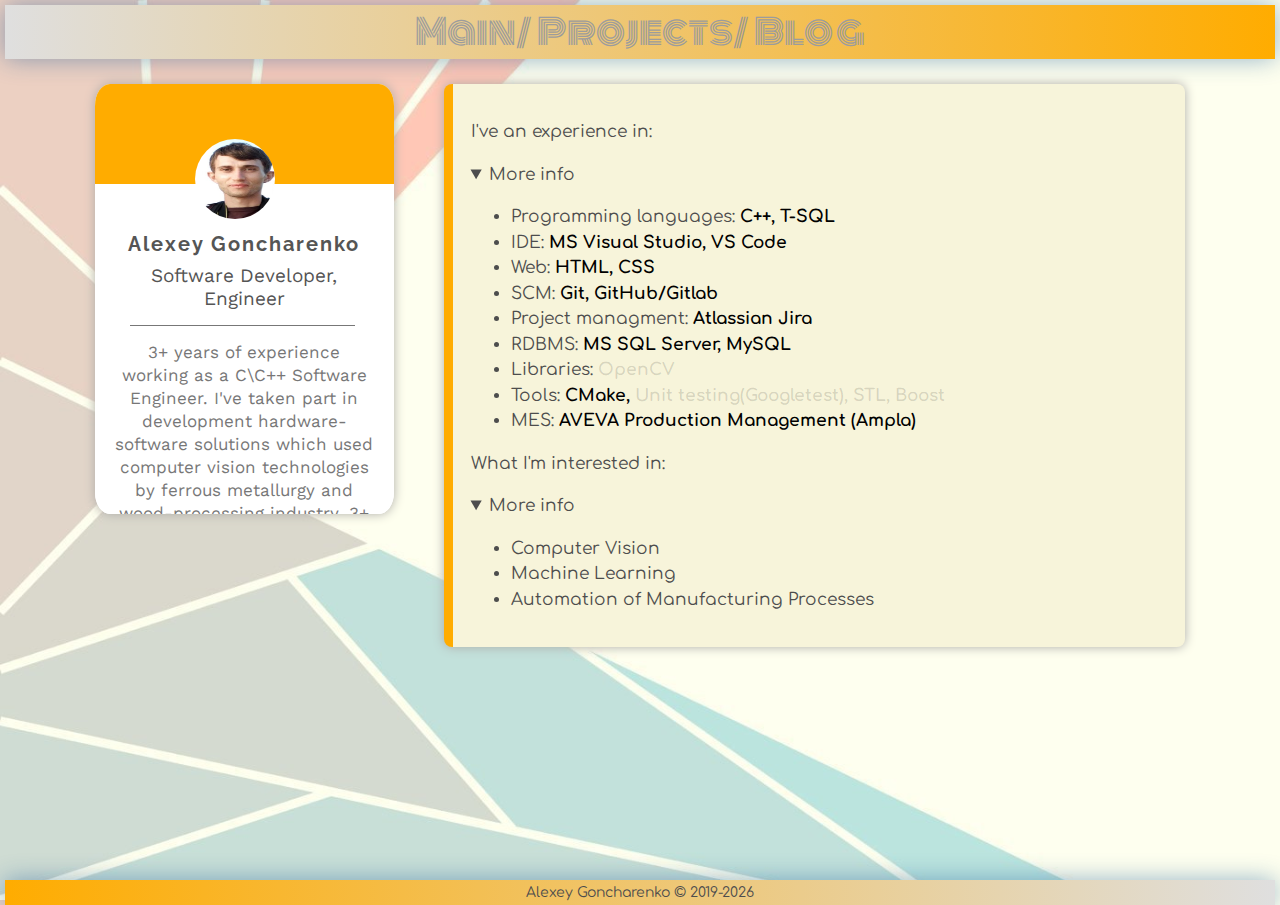
==== index.html @ a927b700 "Update index.html" ====
<!DOCTYPE html>
<html lang="en">
	<head>
		<meta charset="UTF-8">
		<meta name="viewport" content="width=device-width, initial-scale=1.0">
		<meta http-equiv="X-UA-Compatible" content="ie=edge">
		<link rel="shortcut icon" href="images/favicon.png">
		<link rel="stylesheet" type="text/css" href="styles/style.css">
		<title>Personal Page</title>
	</head>
	<body>
		<header>
			<div class="linksWrap">
				<a href="#">Main</a><span>/</span>
				<a href="projects.html">Projects</a><span>/</span>
				<a href="blog.html">Blog</a>
			</div>
		</header>	
		<main>
			<div class="mainContent">
				<div class="card-container">					
					<div class="upper-container">
						<div class="image-container">
							<img src="images/ProfilePicture/ProfilePicture1.png" />
						</div>
					</div>			
					<div class="lower-container">
						<div class="name">Alexey Goncharenko</div>
						<div class="profession">Software Developer, Engineer</div>
						<div class="divider"></div>
						<div class="bio">3+ years of experience working as a C\C++ Software Engineer.
I've taken part in development hardware-software solutions which used computer vision technologies by ferrous metallurgy and wood-processing industry.
3+ years of experience working as a Developer of MES solutions for mining industry by using AVEVA Production Management (Ampla) - configuration, debugging, testing. Regular meetings with the customer (production, management) to demonstrate results, provide support, collect additional information necessary to specify requirements, develop regulations necessary to optimize business tasks</div>
						<div class="contactMeBtns">
							<a href="https://t.me/AlexeyGoncharenko" title="Telegram" target="_blank">
								<svg xmlns="http://www.w3.org/2000/svg" width="45" height="45" fill="#00AAE6" class="bi bi-telegram" viewBox="0 0 16 16">
									<path d="M16 8A8 8 0 1 1 0 8a8 8 0 0 1 16 0M8.287 5.906q-1.168.486-4.666 2.01-.567.225-.595.442c-.03.243.275.339.69.47l.175.055c.408.133.958.288 1.243.294q.39.01.868-.32 3.269-2.206 3.374-2.23c.05-.012.12-.026.166.016s.042.12.037.141c-.03.129-1.227 1.241-1.846 1.817-.193.18-.33.307-.358.336a8 8 0 0 1-.188.186c-.38.366-.664.64.015 1.088.327.216.589.393.85.571.284.194.568.387.936.629q.14.092.27.187c.331.236.63.448.997.414.214-.02.435-.22.547-.82.265-1.417.786-4.486.906-5.751a1.4 1.4 0 0 0-.013-.315.34.34 0 0 0-.114-.217.53.53 0 0 0-.31-.093c-.3.005-.763.166-2.984 1.09"/>
								  </svg>
							</a>
							<a href="https://github.com/AlexeyGoncharenko" title="GitHub" target="_blank">
								<svg xmlns="http://www.w3.org/2000/svg" width="45" height="45" fill="#000000" class="bi bi-github" viewBox="0 0 16 16">
									<path d="M8 0C3.58 0 0 3.58 0 8c0 3.54 2.29 6.53 5.47 7.59.4.07.55-.17.55-.38 0-.19-.01-.82-.01-1.49-2.01.37-2.53-.49-2.69-.94-.09-.23-.48-.94-.82-1.13-.28-.15-.68-.52-.01-.53.63-.01 1.08.58 1.23.82.72 1.21 1.87.87 2.33.66.07-.52.28-.87.51-1.07-1.78-.2-3.64-.89-3.64-3.95 0-.87.31-1.59.82-2.15-.08-.2-.36-1.02.08-2.12 0 0 .67-.21 2.2.82.64-.18 1.32-.27 2-.27s1.36.09 2 .27c1.53-1.04 2.2-.82 2.2-.82.44 1.1.16 1.92.08 2.12.51.56.82 1.27.82 2.15 0 3.07-1.87 3.75-3.65 3.95.29.25.54.73.54 1.48 0 1.07-.01 1.93-.01 2.2 0 .21.15.46.55.38A8.01 8.01 0 0 0 16 8c0-4.42-3.58-8-8-8"/>
								  </svg>
							</a>
							<a href="https://www.linkedin.com/in/alexeygoncharenko/" title="LinkedIn" target="_blank" >
								<svg xmlns="http://www.w3.org/2000/svg" width="45" height="45" fill="#0383c9" class="bi bi-linkedin" viewBox="0 0 16 16">
									<path d="M0 1.146C0 .513.526 0 1.175 0h13.65C15.474 0 16 .513 16 1.146v13.708c0 .633-.526 1.146-1.175 1.146H1.175C.526 16 0 15.487 0 14.854zm4.943 12.248V6.169H2.542v7.225zm-1.2-8.212c.837 0 1.358-.554 1.358-1.248-.015-.709-.52-1.248-1.342-1.248S2.4 3.226 2.4 3.934c0 .694.521 1.248 1.327 1.248zm4.908 8.212V9.359c0-.216.016-.432.08-.586.173-.431.568-.878 1.232-.878.869 0 1.216.662 1.216 1.634v3.865h2.401V9.25c0-2.22-1.184-3.252-2.764-3.252-1.274 0-1.845.7-2.165 1.193v.025h-.016l.016-.025V6.169h-2.4c.03.678 0 7.225 0 7.225z"/>
								  </svg>
							</a>
						</div>
					</div>		
				</div>
				<div class="box-text">				
					<p>I've an experience in:</p>
					<details class="details" open="open">
						<summary>More info</summary>
						<ul type="disc">
							<li>Programming languages: <span class="enable-skils">C++, T-SQL</span></li>
							<li>IDE: <span class="enable-skils">MS Visual Studio, VS Code</span></li>
							<li>Web: <span class="enable-skils">HTML, CSS</span></li>
							<li>SCM: <span class="enable-skils">Git, GitHub/Gitlab</span></li>
							<li>Project managment: <span class="enable-skils">Atlassian Jira</span></li>
							<li>RDBMS: <span class="enable-skils">MS SQL Server, MySQL</span></li>
							<li>Libraries: <span class="disable-skils">OpenCV</span></li>
							<li>Tools: <span class="enable-skils">CMake, </span><span class="disable-skils">Unit testing(Googletest), STL, Boost</span></li>
							<li>MES: <span class="enable-skils">AVEVA Production Management (Ampla)</span></li>
						</ul>
					</details>
					<p>What I'm interested in:</p>
					<details class="details" open="open">
							<summary>More info</summary>
						<ul type="disc">
							<li>Computer Vision</li>
							<li>Machine Learning</li>
							<li>Automation of Manufacturing Processes</li>
						</ul>
					</details>
				</div>
			</div>
		</main>
		<div class="footer">
			<p>Alexey Goncharenko &copy; 2019-<span id="year"></span></p> 
		</div>
		<script type="text/javascript"> 
			document.getElementById("year").innerHTML = new Date().getFullYear();
		</script>
	</body>
</html>
---- styles/style.css ----
@import url('https://fonts.googleapis.com/css?family=Comfortaa:300,400,700|Monoton|Raleway:100,400,700|Work+Sans:100,400,700&display=swap');

html, body{
	height: 100%;
} 

body{
	font-family: 'Comfortaa', cursive;
	 /* background: #fff;  */
	background-image: url(../images/background/backgrd-img1.jpg);
	background-size: cover;
	margin: 5px;	
	color: #4d4d4d;
	display: flex;
	flex-direction: column;
}

header {
	min-height: 50px;
	background-color: #F7F4DA;
	display: flex;
	flex-direction: row;
	justify-content: center;
	align-items: center;
	box-shadow: 0px 0px 25px #15579975;
	background-image: linear-gradient(90deg, #dfdfdf, #ffac00);

}

header .linksWrap{
	font-family: 'Monoton', cursive;
	width: 450px;
	display: flex;
	justify-content: space-between;
	align-items: center;
	
	
}

header a{
	color: #9c9c9c;
	font-size: 35px;
	text-decoration: none;
}

header span{
	color: #979797;
	font-size: 35px;
	width: 50px;
}

/* body .headNamePage{
	box-shadow: 0px 0px 25px #15579975;
	//background-color: #159957;
	//background-image: linear-gradient(120deg, #1f69b3, #16b968);
	background-image: linear-gradient(90deg, #dfdfdf, #ffac00);
} */

body .headNamePage p{
	color: #ffffff;
	text-shadow: 2px 1px 0px #747472;
	text-align: right;
	font-size: 25px;
	font-weight: 300;
	margin-top: 3px;
	margin-bottom: 3px;
	margin-right: 15px;
	padding-top: 3px;
	padding-bottom: 3px;
	min-width: 50%;
}

main{
	flex-grow: 1;
	padding: 0 15px;
	box-sizing: border-box;
	/* width: 100%; */
	margin: 0 auto;
}

main .mainContent{
	display: flex;
	flex-direction: row;
	justify-content: center;
	align-items: flex-start;
	min-height: 450px;
}

main .projectsContent{
	display: grid;
	grid-template-columns: 1fr; 
	justify-content: center;
	align-items: center;
	min-height: 100px;
	min-width: 100px;
	margin-top: 15px;
	margin-left: 250px;
	margin-right: 250px;
	padding: 25px;
} 

main .blogContent{
	display: flex;
	flex-direction: column;
	justify-content: center;
	align-items: center;
	min-height: 700px;
}

main .blogImages{
	display: grid;
	grid-template-columns: repeat(3, 1fr);
	grid-gap: 20px;
	min-height: 520px;
	min-width: 520px;
	margin: 20px;
}

main .blogImages img{
	width: 100%;
	height: 100%;
}

main .blogImages a:nth-last-child(-n+3){
	display: none;
}

main .blogContent .moreImagesBtn{
	margin-top: 25px;
	margin-bottom: 25px;
	min-width: 135px;
	min-height: 45px;
	background-image: linear-gradient(120deg, #ffd000, #ffd150);
	border-radius: 9px;
	color: #ffffff;
	font-family: 'Comfortaa', cursive;
	font-size: 125%;
}

@media (max-width: 992px){
	main .blogImages{
		grid-template-columns: 1fr 1fr;
		min-height: 780px;
	}
}

@media (max-width: 500x){
	main .blogImages{
		grid-template-columns: 1fr;
		min-height: 1280px;
	}
}

@media (min-width: 480px){
	main .mainContent{
		width: 400px;
	}
}

@media (min-width: 576px){
	main .mainContent{
		width: 540px;
	}
}

@media (min-width: 768px){
	main .mainContent{
		width: 720px;
	}
}

@media (min-width: 992px){
	main .mainContent{
		width: 960px;
	}
}

@media (min-width: 1200px){
	main .mainContent{
		width: 1140px;
	}
}

main .box-text {
	width: 700px;
	font-size: 17px;
	line-height: 1.5;
	background-color: #F7F4DA;
	border-left: 9px solid #ffac00;
	box-shadow: 0px 0px 11px #adaaa7;
	border-radius: 8px;
	padding: 18px;
	margin: 25px;
}

main .box-text .details{
	cursor:pointer;
	line-height: 1.5;
}

main .box-text .details .disable-skils{
	font-weight: bold;
	color: #00000023;
}	

main .box-text .details .enable-skils{
	font-weight: bold;
	color: #000000;
}	

@media (max-width: 490px){
	main .box-text{
		box-sizing: border-box;
		width: 100%;
	}
}

main .mainContent .card-container{
    background-color: #fff;
    height: 430px;
	width: 300px;
	border-radius: 5%;
	box-shadow: 0px 0px 11px #adaaa7;
	overflow: hidden;
	display: inline-block;
	margin: 25px;
}

main .mainContent .card-container .upper-container{
	height: 100px;
	background: #ffac00;
}

main .mainContent .card-container .lower-container{
	height: 280px;
	background: white;
	padding: 20px;
	padding-top: 40px;
	text-align: center;
}

main .mainContent .card-container .upper-container .image-container{
	height: 80px;
	width: 80px;
	border-radius: 50%;
	/* padding: 5px;
	background: #ffe2b1; */
	background-size: 100% 100%;
	position: relative;
	top: 55px;
	left: 100px;
	transition: all .5s ease-in; 
} 

main .mainContent .card-container .upper-container .image-container:hover{
	transform: scale(1.0, 1.0) translate(-100px, -55px);
	background-size: 100% 100%;
	height: 430px;
	width: 300px;
	border-radius: 5%;
} 

main .mainContent .card-container .upper-container .image-container img{
	height: 80px;
	width: 80px;
	border-radius: 50%;
	transition: all .5s ease-in; 
} 

 main .mainContent .card-container .upper-container .image-container img:hover{
	height: 100%;
	width: 100%;
	border-radius: 5%;
}  

main .mainContent .card-container .lower-container .name{
	font-size: 20px;
	font-weight: bold;
	font-family: 'Raleway', sans-serif;
	letter-spacing: 2px;
	color:#555555;
	margin: 8px;
}

main .mainContent .card-container .lower-container .profession{
	font-size: 19px;
	font-family: 'Work Sans', sans-serif;
	color: #555555;
}

main .mainContent .card-container .lower-container .divider{
	background-color: #777777;
	height: 1.4px;
	width: 225px;
	/* position: relative;
	left: 75px; */
	margin: 15px;
}

main .mainContent .card-container .lower-container .bio{
	color: #777777;
	font-family: 'Work Sans', sans-serif;
	font-size: 17px;
	line-height: 23px;
	margin-bottom: 25px;
}

/* main .mainContent .card-container .lower-container .contactMeBtn{
	background: #ffac00;
	border: none;
	font-family: 'Work Sans', sans-serif;
	font-size: 15px;
	color: white;
	text-decoration: none;
	padding: 11px 23px;
	border-radius: 30px;
	transition: all .5s ease-in;
}  */

main .mainContent .card-container .lower-container contactMeBtns{
	height:100%;
	display: inline-block;
} 

main .mainContent .card-container .lower-container .contactMeBtn:hover{
	background: transparent;
	color: #ffac00;
	border: 2px solid #ffac00;

} 

@media (max-width: 900px){
	main .mainContent{
		flex-direction: column;
		align-items: center;
		min-height: 700px;
	}
	main .card-container{
		max-width: 100%;
	}
	main .box-text{
		padding: 10px 20px;
		margin-left: 0px;
		margin-right: 0px;
		margin-top: 20px;
	}
}

body .footer{
	box-shadow: 0px 0px 25px #15579975;
	background-image: linear-gradient(270deg, #dfdfdf, #ffac00);
	text-align: center;
	line-height: 15px;

}

body .footer p{
	font-size: 14px;
	margin: 5px;
}
.slick-prev {
    left: 5px;
	z-index: 1;
	margin: -59px;
}

.slick-next {
    right: 5px;
	z-index: 1;
	margin: -59px;
}
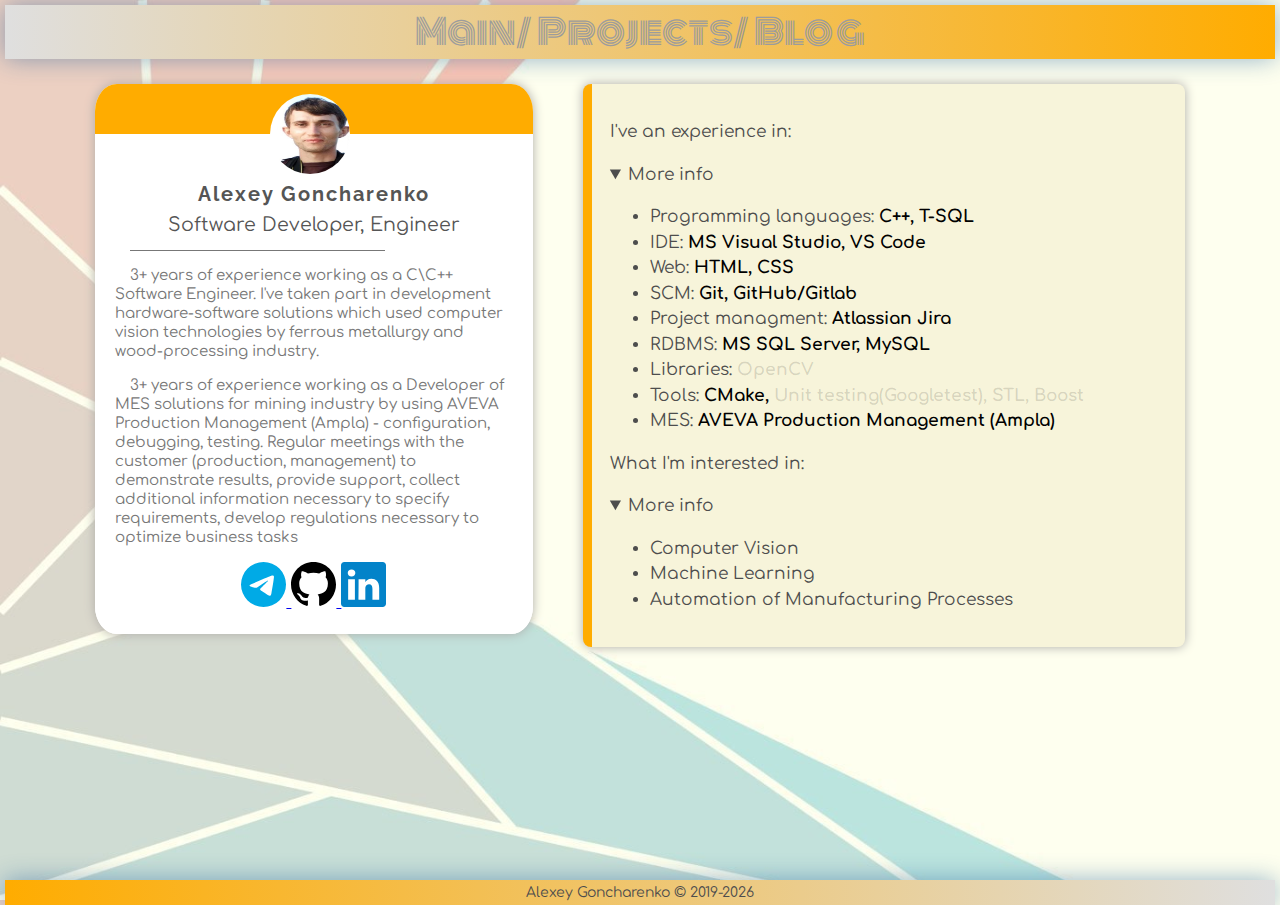
==== commit 1677f42a: "Added shilds on README.md, changed bio style, bio info block updated" ====
--- a/index.html
+++ b/index.html
@@ -28,9 +28,10 @@
 						<div class="name">Alexey Goncharenko</div>
 						<div class="profession">Software Developer, Engineer</div>
 						<div class="divider"></div>
-						<div class="bio">3+ years of experience working as a C\C++ Software Engineer.
-I've taken part in development hardware-software solutions which used computer vision technologies by ferrous metallurgy and wood-processing industry.
-3+ years of experience working as a Developer of MES solutions for mining industry by using AVEVA Production Management (Ampla) - configuration, debugging, testing. Regular meetings with the customer (production, management) to demonstrate results, provide support, collect additional information necessary to specify requirements, develop regulations necessary to optimize business tasks</div>
+						<div class="bio">
+							<p>3+ years of experience working as a C\C++ Software Engineer. I've taken part in development hardware-software solutions which used computer vision technologies by ferrous metallurgy and wood-processing industry.</p>
+							<p>3+ years of experience working as a Developer of MES solutions for mining industry by using AVEVA Production Management (Ampla) - configuration, debugging, testing. Regular meetings with the customer (production, management) to demonstrate results, provide support, collect additional information necessary to specify requirements, develop regulations necessary to optimize business tasks</p>
+						</div>
 						<div class="contactMeBtns">
 							<a href="https://t.me/AlexeyGoncharenko" title="Telegram" target="_blank">
 								<svg xmlns="http://www.w3.org/2000/svg" width="45" height="45" fill="#00AAE6" class="bi bi-telegram" viewBox="0 0 16 16">
--- a/styles/style.css
+++ b/styles/style.css
@@ -217,8 +217,8 @@
 
 main .mainContent .card-container{
     background-color: #fff;
-    height: 430px;
-	width: 300px;
+    height: 550px;
+	width: 550px;
 	border-radius: 5%;
 	box-shadow: 0px 0px 11px #adaaa7;
 	overflow: hidden;
@@ -227,12 +227,12 @@
 }
 
 main .mainContent .card-container .upper-container{
-	height: 100px;
+	height: 50px;
 	background: #ffac00;
 }
 
 main .mainContent .card-container .lower-container{
-	height: 280px;
+	height: 500px;
 	background: white;
 	padding: 20px;
 	padding-top: 40px;
@@ -243,20 +243,18 @@
 	height: 80px;
 	width: 80px;
 	border-radius: 50%;
-	/* padding: 5px;
-	background: #ffe2b1; */
 	background-size: 100% 100%;
-	position: relative;
-	top: 55px;
-	left: 100px;
+	position:relative;
+	top:10px;
+	left: 175px;
 	transition: all .5s ease-in; 
 } 
 
 main .mainContent .card-container .upper-container .image-container:hover{
-	transform: scale(1.0, 1.0) translate(-100px, -55px);
+	transform: scale(1.0, 1.0) translate(-130px, -10px);
 	background-size: 100% 100%;
-	height: 430px;
-	width: 300px;
+	height: 515px;
+	width: 350px;
 	border-radius: 5%;
 } 
 
@@ -284,27 +282,27 @@
 
 main .mainContent .card-container .lower-container .profession{
 	font-size: 19px;
-	font-family: 'Work Sans', sans-serif;
 	color: #555555;
 }
 
 main .mainContent .card-container .lower-container .divider{
 	background-color: #777777;
 	height: 1.4px;
-	width: 225px;
-	/* position: relative;
-	left: 75px; */
+	width: 255px;
 	margin: 15px;
 }
 
 main .mainContent .card-container .lower-container .bio{
 	color: #777777;
-	font-family: 'Work Sans', sans-serif;
-	font-size: 17px;
-	line-height: 23px;
-	margin-bottom: 25px;
-}
-
+	font-size: 15px;
+	line-height: 19px;
+	text-align:left;
+	margin-bottom: 5px;
+}
+
+main .mainContent .card-container .lower-container p{
+	text-indent: 1.0em;
+}
 /* main .mainContent .card-container .lower-container .contactMeBtn{
 	background: #ffac00;
 	border: none;
@@ -326,7 +324,6 @@
 	background: transparent;
 	color: #ffac00;
 	border: 2px solid #ffac00;
-
 } 
 
 @media (max-width: 900px){
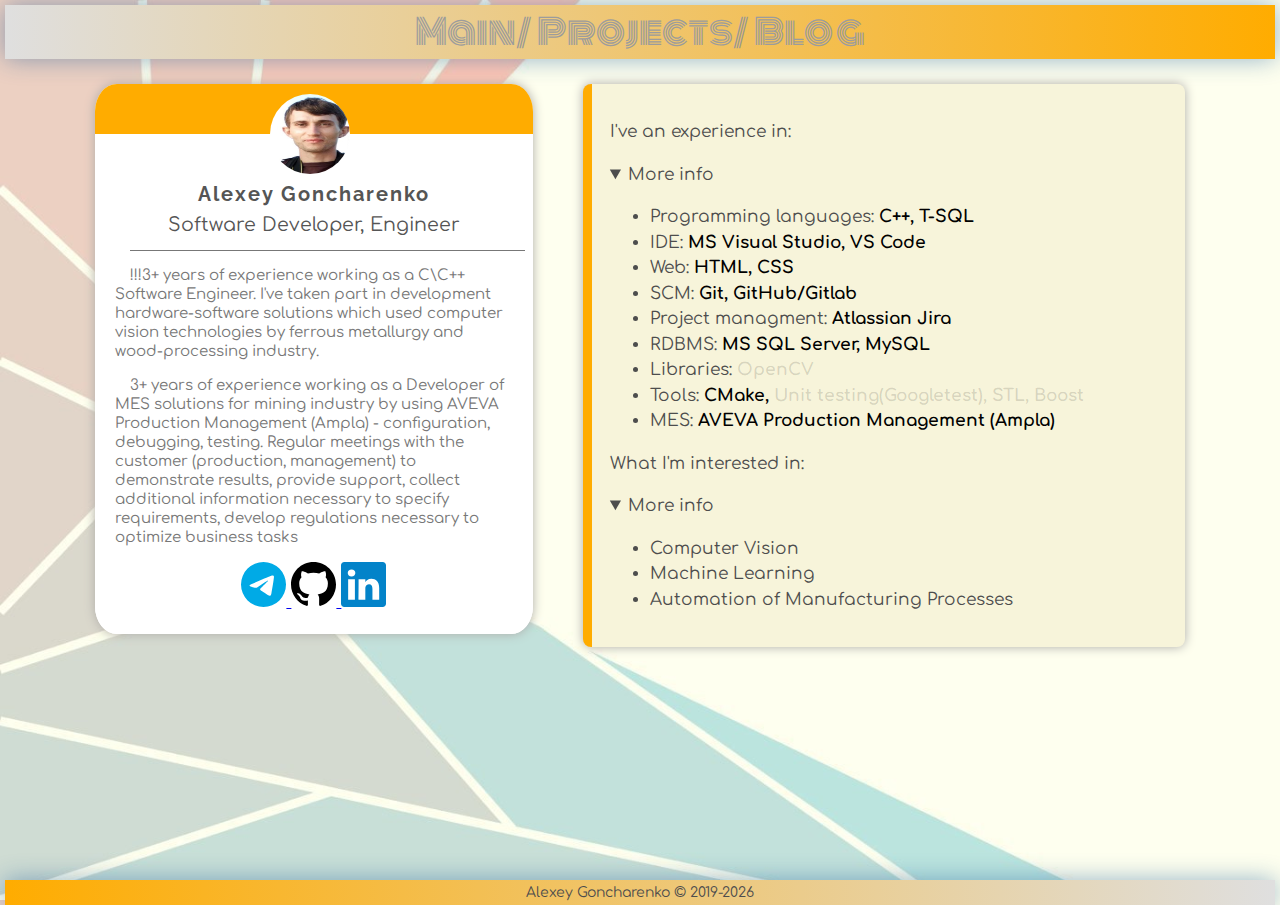
==== commit 29de6ee8: "Update index.html" ====
--- a/index.html
+++ b/index.html
@@ -29,7 +29,7 @@
 						<div class="profession">Software Developer, Engineer</div>
 						<div class="divider"></div>
 						<div class="bio">
-							<p>3+ years of experience working as a C\C++ Software Engineer. I've taken part in development hardware-software solutions which used computer vision technologies by ferrous metallurgy and wood-processing industry.</p>
+							<p>!!!3+ years of experience working as a C\C++ Software Engineer. I've taken part in development hardware-software solutions which used computer vision technologies by ferrous metallurgy and wood-processing industry.</p>
 							<p>3+ years of experience working as a Developer of MES solutions for mining industry by using AVEVA Production Management (Ampla) - configuration, debugging, testing. Regular meetings with the customer (production, management) to demonstrate results, provide support, collect additional information necessary to specify requirements, develop regulations necessary to optimize business tasks</p>
 						</div>
 						<div class="contactMeBtns">
--- a/styles/style.css
+++ b/styles/style.css
@@ -288,7 +288,7 @@
 main .mainContent .card-container .lower-container .divider{
 	background-color: #777777;
 	height: 1.4px;
-	width: 255px;
+	width: 395px;
 	margin: 15px;
 }
 
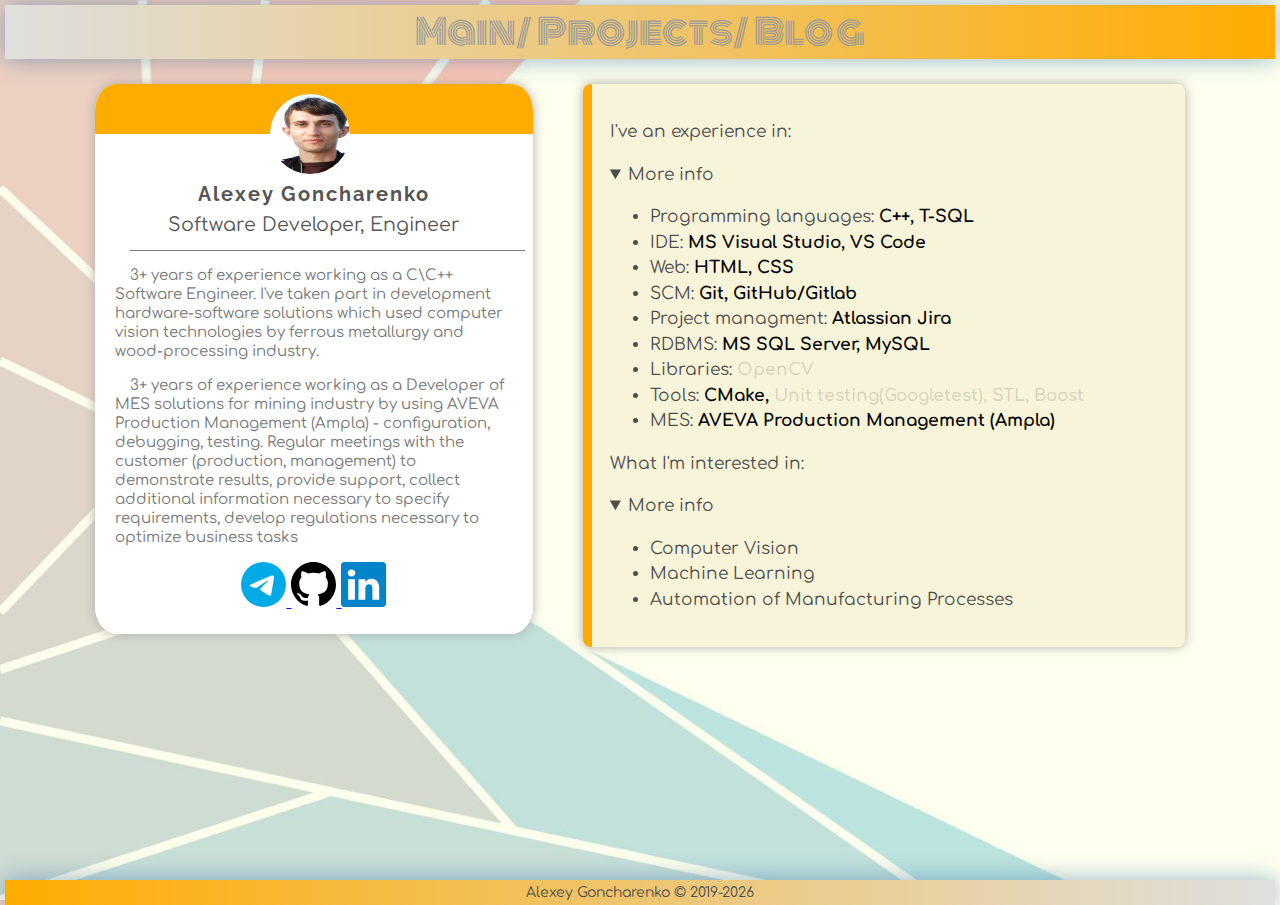
==== commit 60eaf182: "Update index.html" ====
--- a/index.html
+++ b/index.html
@@ -29,7 +29,7 @@
 						<div class="profession">Software Developer, Engineer</div>
 						<div class="divider"></div>
 						<div class="bio">
-							<p>!!!3+ years of experience working as a C\C++ Software Engineer. I've taken part in development hardware-software solutions which used computer vision technologies by ferrous metallurgy and wood-processing industry.</p>
+							<p>3+ years of experience working as a C\C++ Software Engineer. I've taken part in development hardware-software solutions which used computer vision technologies by ferrous metallurgy and wood-processing industry.</p>
 							<p>3+ years of experience working as a Developer of MES solutions for mining industry by using AVEVA Production Management (Ampla) - configuration, debugging, testing. Regular meetings with the customer (production, management) to demonstrate results, provide support, collect additional information necessary to specify requirements, develop regulations necessary to optimize business tasks</p>
 						</div>
 						<div class="contactMeBtns">
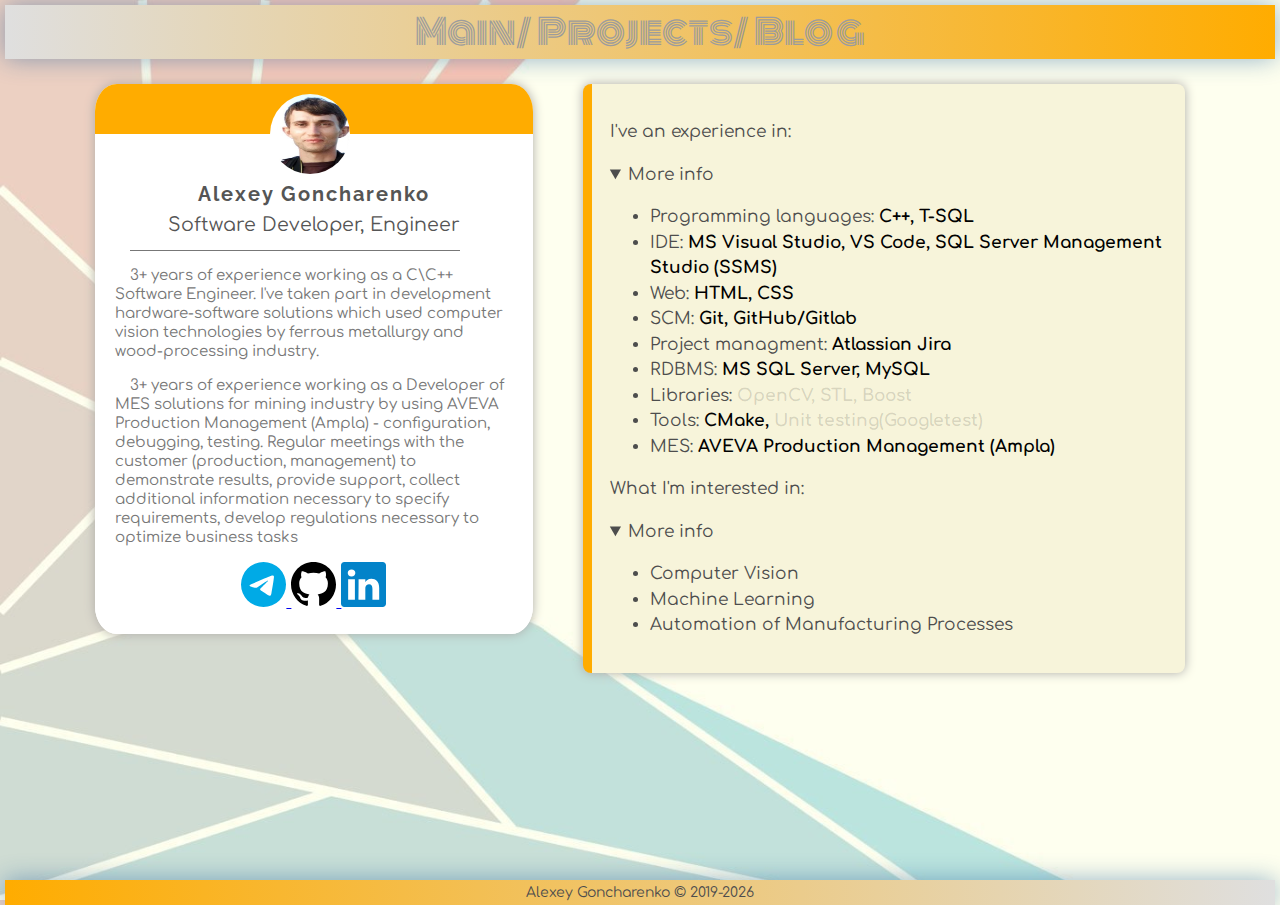
==== commit 9c8d3fca: "Update index.html" ====
--- a/index.html
+++ b/index.html
@@ -57,13 +57,13 @@
 						<summary>More info</summary>
 						<ul type="disc">
 							<li>Programming languages: <span class="enable-skils">C++, T-SQL</span></li>
-							<li>IDE: <span class="enable-skils">MS Visual Studio, VS Code</span></li>
+							<li>IDE: <span class="enable-skils">MS Visual Studio, VS Code, SQL Server Management Studio (SSMS)</span></li>
 							<li>Web: <span class="enable-skils">HTML, CSS</span></li>
 							<li>SCM: <span class="enable-skils">Git, GitHub/Gitlab</span></li>
 							<li>Project managment: <span class="enable-skils">Atlassian Jira</span></li>
 							<li>RDBMS: <span class="enable-skils">MS SQL Server, MySQL</span></li>
-							<li>Libraries: <span class="disable-skils">OpenCV</span></li>
-							<li>Tools: <span class="enable-skils">CMake, </span><span class="disable-skils">Unit testing(Googletest), STL, Boost</span></li>
+							<li>Libraries: <span class="disable-skils">OpenCV, STL, Boost</span></li>
+							<li>Tools: <span class="enable-skils">CMake, </span><span class="disable-skils">Unit testing(Googletest)</span></li>
 							<li>MES: <span class="enable-skils">AVEVA Production Management (Ampla)</span></li>
 						</ul>
 					</details>
--- a/styles/style.css
+++ b/styles/style.css
@@ -288,7 +288,7 @@
 main .mainContent .card-container .lower-container .divider{
 	background-color: #777777;
 	height: 1.4px;
-	width: 395px;
+	width: 330px;
 	margin: 15px;
 }
 
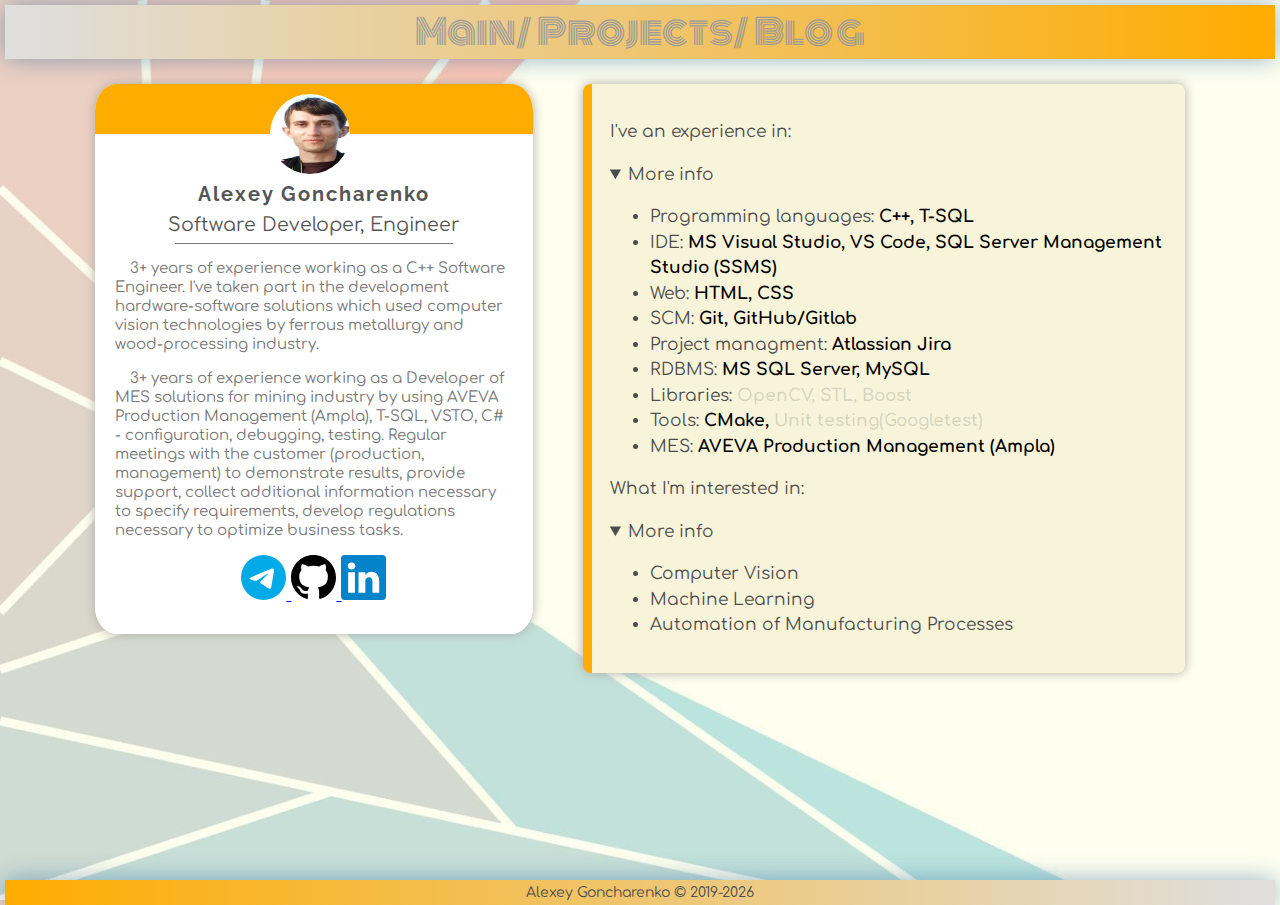
==== commit 95f258cb: "Update index.html" ====
--- a/index.html
+++ b/index.html
@@ -29,8 +29,8 @@
 						<div class="profession">Software Developer, Engineer</div>
 						<div class="divider"></div>
 						<div class="bio">
-							<p>3+ years of experience working as a C\C++ Software Engineer. I've taken part in development hardware-software solutions which used computer vision technologies by ferrous metallurgy and wood-processing industry.</p>
-							<p>3+ years of experience working as a Developer of MES solutions for mining industry by using AVEVA Production Management (Ampla) - configuration, debugging, testing. Regular meetings with the customer (production, management) to demonstrate results, provide support, collect additional information necessary to specify requirements, develop regulations necessary to optimize business tasks</p>
+							<p>3+ years of experience working as a C++ Software Engineer. I've taken part in the development hardware-software solutions which used computer vision technologies by ferrous metallurgy and wood-processing industry.</p>
+							<p>3+ years of experience working as a Developer of MES solutions for mining industry by using AVEVA Production Management (Ampla), T-SQL, VSTO, C# - configuration, debugging, testing. Regular meetings with the customer (production, management) to demonstrate results, provide support, collect additional information necessary to specify requirements, develop regulations necessary to optimize business tasks.</p>
 						</div>
 						<div class="contactMeBtns">
 							<a href="https://t.me/AlexeyGoncharenko" title="Telegram" target="_blank">
--- a/styles/style.css
+++ b/styles/style.css
@@ -288,8 +288,14 @@
 main .mainContent .card-container .lower-container .divider{
 	background-color: #777777;
 	height: 1.4px;
-	width: 330px;
-	margin: 15px;
+/* 	width: 370px;
+	margin: 15px; */
+	display: block;
+	margin-left: auto;
+	margin-right: auto;
+	margin-top: 8px;
+	margin-bottom: 8px;
+	width: 70%;
 }
 
 main .mainContent .card-container .lower-container .bio{
@@ -297,7 +303,7 @@
 	font-size: 15px;
 	line-height: 19px;
 	text-align:left;
-	margin-bottom: 5px;
+	margin-bottom: 8px;
 }
 
 main .mainContent .card-container .lower-container p{
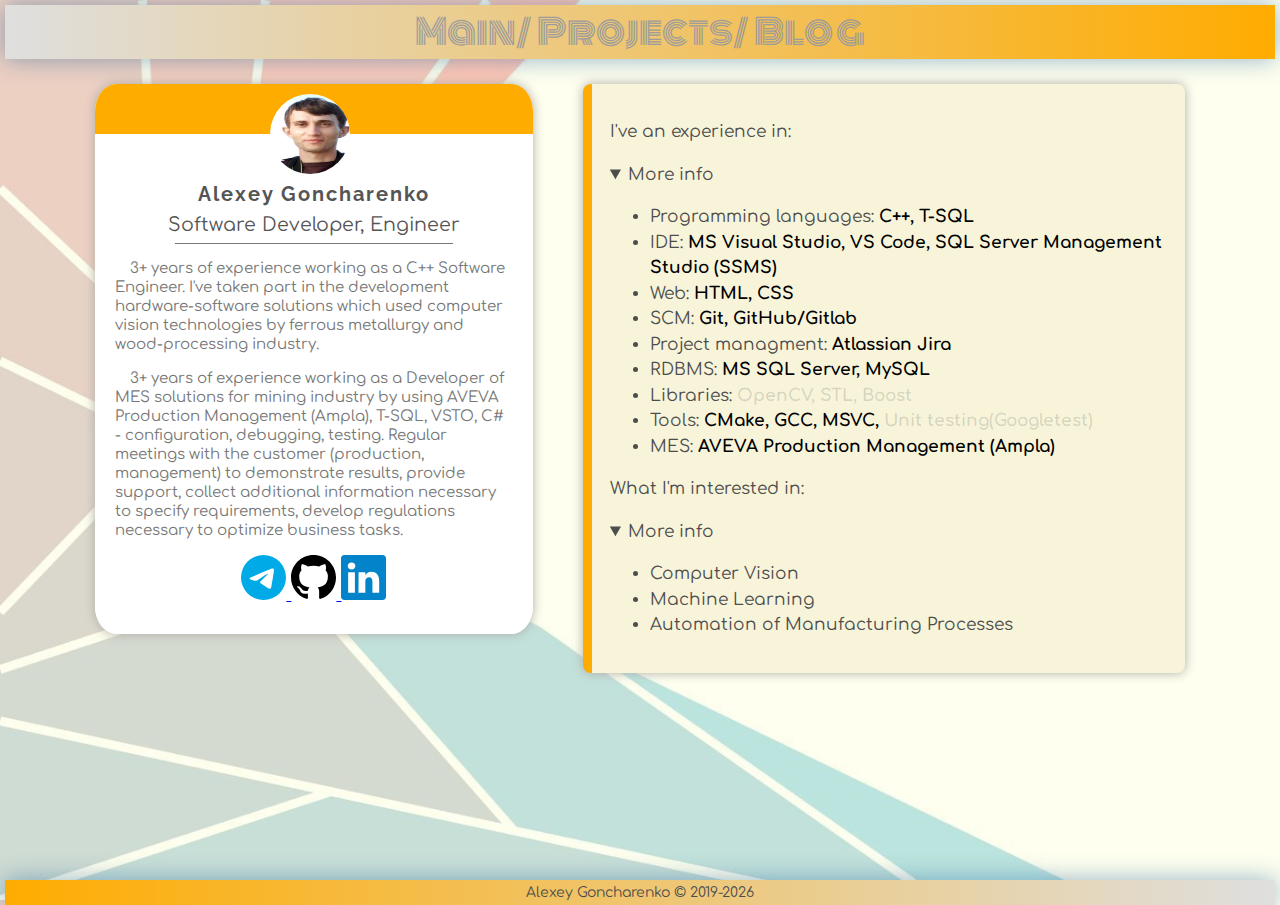
==== commit 75d2f9fa: "Update index.html" ====
--- a/index.html
+++ b/index.html
@@ -63,7 +63,7 @@
 							<li>Project managment: <span class="enable-skils">Atlassian Jira</span></li>
 							<li>RDBMS: <span class="enable-skils">MS SQL Server, MySQL</span></li>
 							<li>Libraries: <span class="disable-skils">OpenCV, STL, Boost</span></li>
-							<li>Tools: <span class="enable-skils">CMake, </span><span class="disable-skils">Unit testing(Googletest)</span></li>
+							<li>Tools: <span class="enable-skils">CMake, GCC, MSVC, </span><span class="disable-skils">Unit testing(Googletest)</span></li>
 							<li>MES: <span class="enable-skils">AVEVA Production Management (Ampla)</span></li>
 						</ul>
 					</details>
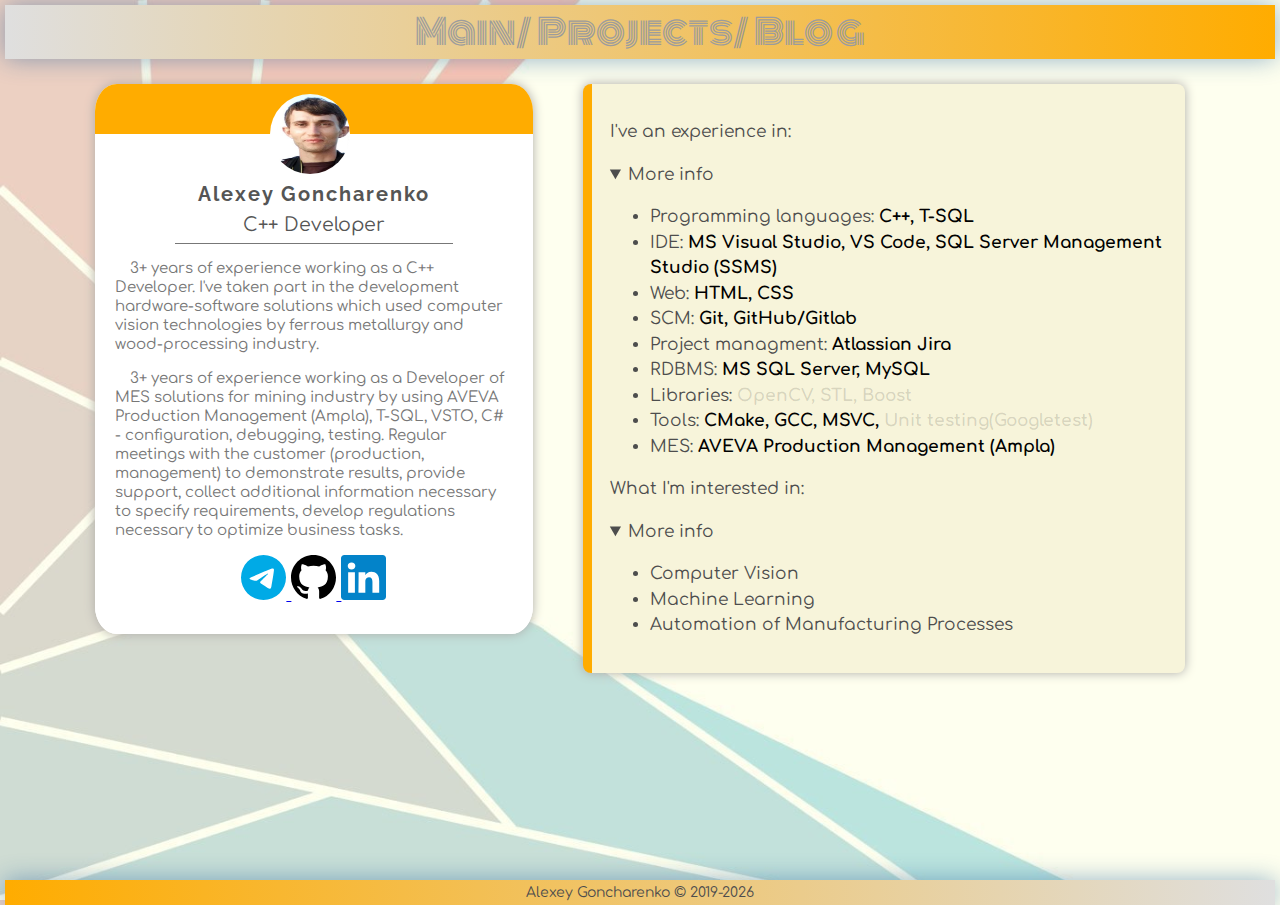
==== commit af39e2f8: "Update index.html" ====
--- a/index.html
+++ b/index.html
@@ -26,10 +26,10 @@
 					</div>			
 					<div class="lower-container">
 						<div class="name">Alexey Goncharenko</div>
-						<div class="profession">Software Developer, Engineer</div>
+						<div class="profession">C++ Developer</div>
 						<div class="divider"></div>
 						<div class="bio">
-							<p>3+ years of experience working as a C++ Software Engineer. I've taken part in the development hardware-software solutions which used computer vision technologies by ferrous metallurgy and wood-processing industry.</p>
+							<p>3+ years of experience working as a C++ Developer. I've taken part in the development hardware-software solutions which used computer vision technologies by ferrous metallurgy and wood-processing industry.</p>
 							<p>3+ years of experience working as a Developer of MES solutions for mining industry by using AVEVA Production Management (Ampla), T-SQL, VSTO, C# - configuration, debugging, testing. Regular meetings with the customer (production, management) to demonstrate results, provide support, collect additional information necessary to specify requirements, develop regulations necessary to optimize business tasks.</p>
 						</div>
 						<div class="contactMeBtns">
